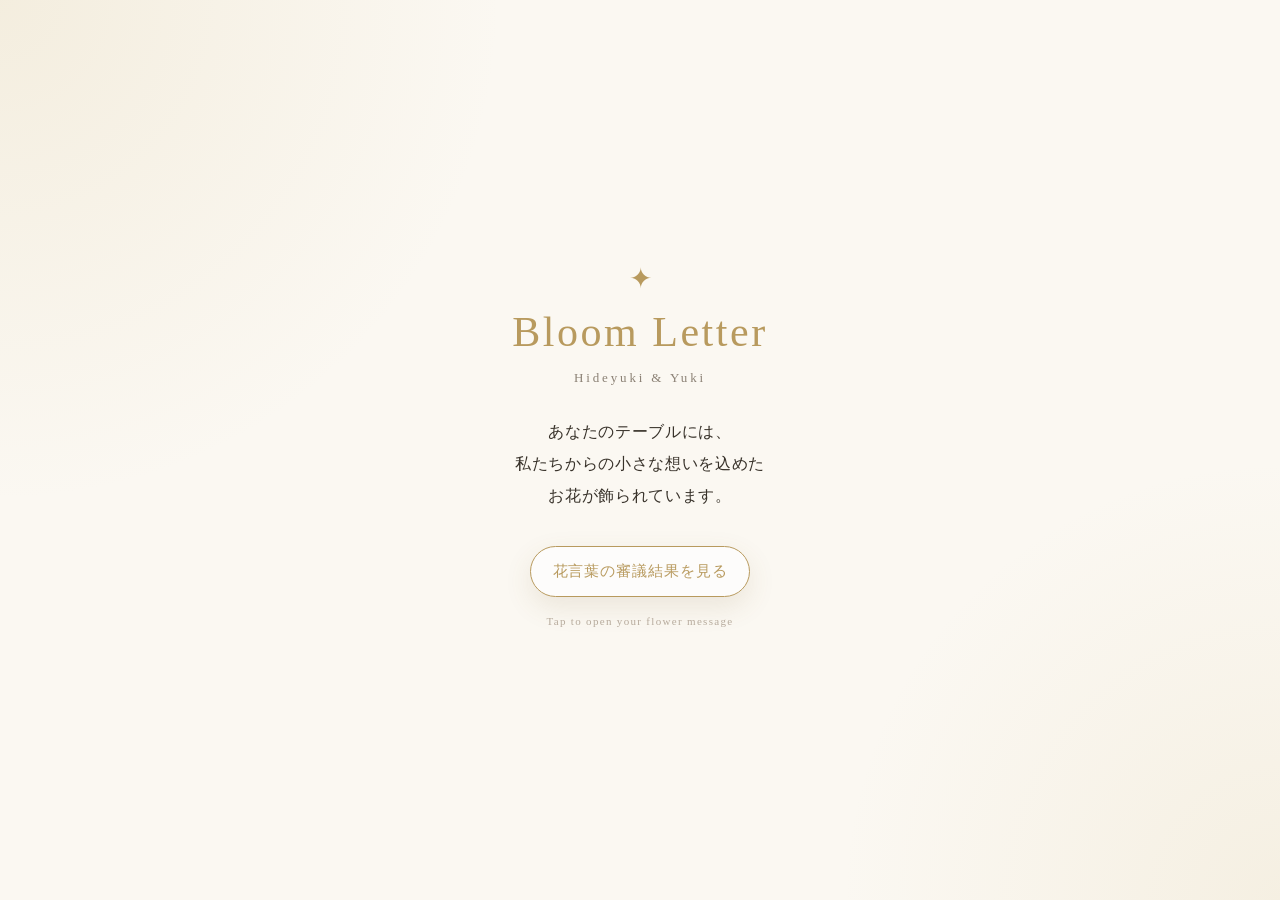
==== index.html @ 2de7aaa3 "Add files via upload" ====
<!DOCTYPE html>
<html lang="ja">
<head>
  <meta charset="UTF-8" />
  <meta name="viewport" content="width=device-width, initial-scale=1.0" />
  <title>Bloom Letter</title>
  <link rel="stylesheet" href="style.css" />
</head>
<body>
  <main class="page">
    <section id="intro" class="intro">
      <div class="ornament">✦</div>
      <h1>Bloom Letter</h1>
      <p class="names">Hideyuki &amp; Yuki</p>
      <p class="lead">
        あなたのテーブルには、<br>
        私たちからの小さな想いを込めた<br>
        お花が飾られています。
      </p>
      <button id="openBtn" class="button">花言葉の審議結果を見る</button>
      <p class="hint">Tap to open your flower message</p>
    </section>

    <section id="result" class="result hidden">
      <div class="card-wrap">
        <img id="flowerImage" class="flower-image" src="" alt="Bloom Letter 花言葉カード" />
      </div>
      <p class="thanks">ご覧いただきありがとうございました。</p>
    </section>
  </main>

  <script src="script.js"></script>
</body>
</html>
---- style.css ----
@charset "UTF-8";

:root {
  --bg: #fbf8f2;
  --gold: #b89a5e;
  --text: #38322a;
  --soft: #8b8175;
}

* { box-sizing: border-box; }

html, body {
  margin: 0;
  min-height: 100%;
  font-family: "Hiragino Mincho ProN", "Yu Mincho", "YuMincho", "Noto Serif JP", serif;
  background:
    radial-gradient(circle at top left, rgba(218, 200, 153, 0.22), transparent 32%),
    radial-gradient(circle at bottom right, rgba(218, 200, 153, 0.18), transparent 28%),
    var(--bg);
  color: var(--text);
}

.page {
  width: 100%;
  min-height: 100vh;
  padding: 28px 18px;
  display: flex;
  align-items: center;
  justify-content: center;
}

.intro, .result {
  width: min(92vw, 420px);
  text-align: center;
  animation: fadeUp 1.2s ease both;
}

.ornament {
  color: var(--gold);
  font-size: 28px;
  margin-bottom: 14px;
}

h1 {
  margin: 0;
  font-size: 42px;
  line-height: 1.1;
  letter-spacing: 0.06em;
  color: var(--gold);
  font-weight: 500;
}

.names {
  margin: 14px 0 30px;
  font-size: 13px;
  letter-spacing: 0.22em;
  color: var(--soft);
  font-family: Georgia, "Times New Roman", serif;
}

.lead {
  margin: 0 auto 34px;
  font-size: 16px;
  line-height: 2;
  letter-spacing: 0.04em;
}

.button {
  appearance: none;
  border: 1px solid var(--gold);
  background: rgba(255, 255, 255, 0.68);
  color: var(--gold);
  padding: 15px 22px;
  border-radius: 999px;
  font-size: 15px;
  letter-spacing: 0.06em;
  font-family: inherit;
  box-shadow: 0 10px 28px rgba(121, 97, 49, 0.12);
  cursor: pointer;
  transition: transform 0.18s ease, background 0.18s ease, box-shadow 0.18s ease;
}

.button:active {
  transform: scale(0.97);
  background: rgba(255, 255, 255, 0.92);
  box-shadow: 0 5px 16px rgba(121, 97, 49, 0.10);
}

.hint {
  margin-top: 18px;
  font-size: 11px;
  letter-spacing: 0.12em;
  color: #b6aa9c;
  font-family: Georgia, "Times New Roman", serif;
}

.hidden { display: none; }

.result.show {
  display: block;
  animation: fadeUp 1.1s ease both;
}

.card-wrap {
  width: 100%;
  padding: 10px;
  background: rgba(255, 255, 255, 0.56);
  border: 1px solid rgba(184, 154, 94, 0.28);
  border-radius: 24px;
  box-shadow: 0 16px 42px rgba(94, 73, 38, 0.13);
}

.flower-image {
  width: 100%;
  height: auto;
  display: block;
  border-radius: 18px;
}

.thanks {
  margin: 20px 0 0;
  color: var(--soft);
  font-size: 13px;
  letter-spacing: 0.08em;
}

.error {
  font-family: sans-serif;
  color: #8a2c2c;
  line-height: 1.8;
}

@keyframes fadeUp {
  from { opacity: 0; transform: translateY(18px); }
  to { opacity: 1; transform: translateY(0); }
}
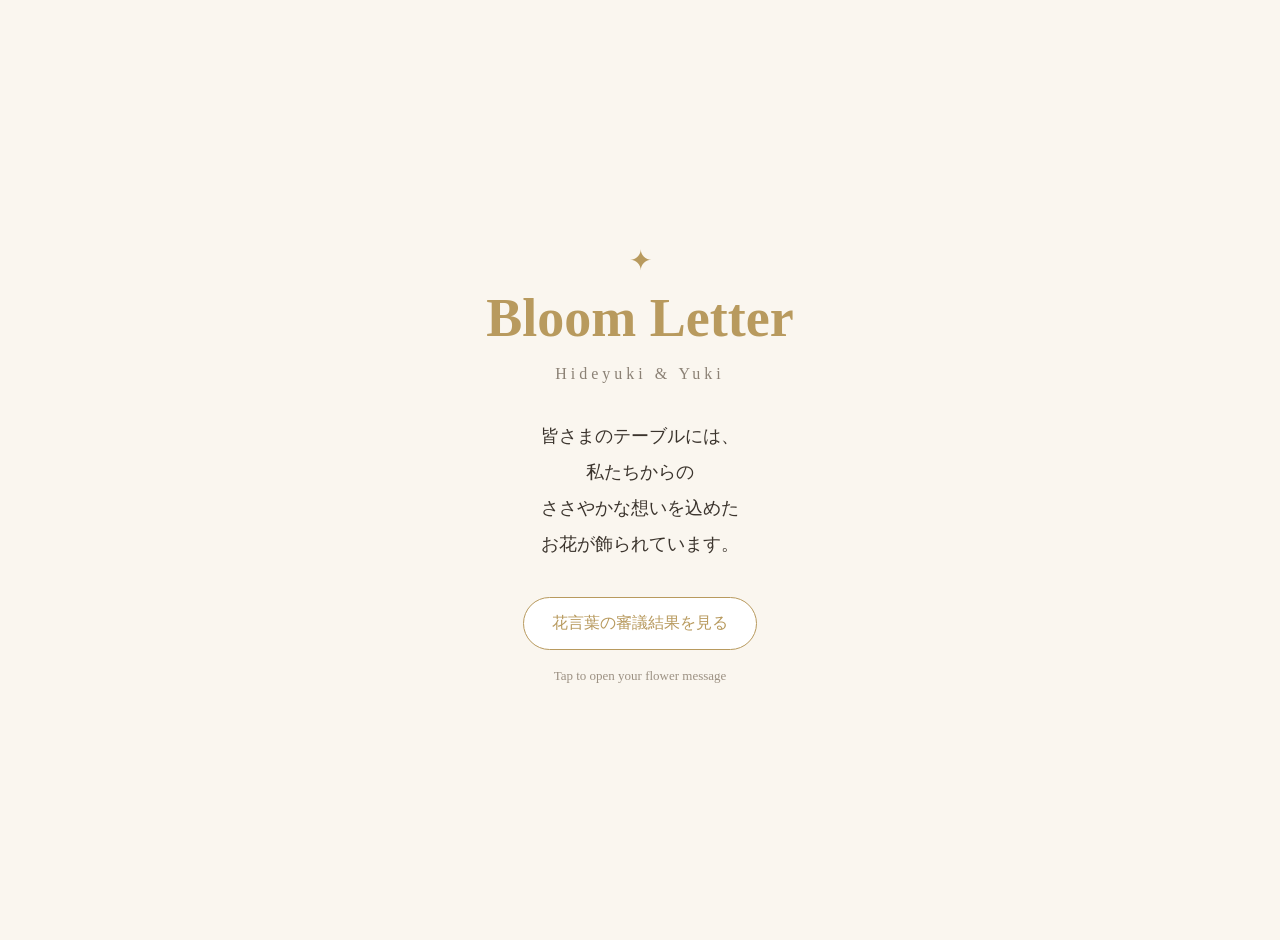
==== commit 00178264: "Add files via upload" ====
--- a/index.html
+++ b/index.html
@@ -1,34 +1,33 @@
 <!DOCTYPE html>
 <html lang="ja">
 <head>
-  <meta charset="UTF-8" />
-  <meta name="viewport" content="width=device-width, initial-scale=1.0" />
-  <title>Bloom Letter</title>
-  <link rel="stylesheet" href="style.css" />
+<meta charset="UTF-8">
+<meta name="viewport" content="width=device-width,initial-scale=1">
+<title>Bloom Letter</title>
+<link rel="stylesheet" href="style.css">
 </head>
 <body>
-  <main class="page">
-    <section id="intro" class="intro">
-      <div class="ornament">✦</div>
-      <h1>Bloom Letter</h1>
-      <p class="names">Hideyuki &amp; Yuki</p>
-      <p class="lead">
-        あなたのテーブルには、<br>
-        私たちからの小さな想いを込めた<br>
-        お花が飾られています。
-      </p>
-      <button id="openBtn" class="button">花言葉の審議結果を見る</button>
-      <p class="hint">Tap to open your flower message</p>
-    </section>
+<div class="page">
+<div id="intro" class="intro">
+<div class="mark">✦</div>
+<h1>Bloom Letter</h1>
+<p class="names">Hideyuki &amp; Yuki</p>
+<p class="lead">
+皆さまのテーブルには、<br>
+私たちからの<br>
+ささやかな想いを込めた<br>
+お花が飾られています。
+</p>
+<button id="openBtn">花言葉の審議結果を見る</button>
+<div id="petals"></div>
+<p class="hint">Tap to open your flower message</p>
+</div>
 
-    <section id="result" class="result hidden">
-      <div class="card-wrap">
-        <img id="flowerImage" class="flower-image" src="" alt="Bloom Letter 花言葉カード" />
-      </div>
-      <p class="thanks">ご覧いただきありがとうございました。</p>
-    </section>
-  </main>
-
-  <script src="script.js"></script>
+<div id="result" class="hidden">
+<img id="flowerImage">
+<p class="thanks">ご覧いただきありがとうございました。</p>
+</div>
+</div>
+<script src="script.js"></script>
 </body>
-</html>
+</html>
--- a/style.css
+++ b/style.css
@@ -1,136 +1,16 @@
-@charset "UTF-8";
-
-:root {
-  --bg: #fbf8f2;
-  --gold: #b89a5e;
-  --text: #38322a;
-  --soft: #8b8175;
-}
-
-* { box-sizing: border-box; }
-
-html, body {
-  margin: 0;
-  min-height: 100%;
-  font-family: "Hiragino Mincho ProN", "Yu Mincho", "YuMincho", "Noto Serif JP", serif;
-  background:
-    radial-gradient(circle at top left, rgba(218, 200, 153, 0.22), transparent 32%),
-    radial-gradient(circle at bottom right, rgba(218, 200, 153, 0.18), transparent 28%),
-    var(--bg);
-  color: var(--text);
-}
-
-.page {
-  width: 100%;
-  min-height: 100vh;
-  padding: 28px 18px;
-  display: flex;
-  align-items: center;
-  justify-content: center;
-}
-
-.intro, .result {
-  width: min(92vw, 420px);
-  text-align: center;
-  animation: fadeUp 1.2s ease both;
-}
-
-.ornament {
-  color: var(--gold);
-  font-size: 28px;
-  margin-bottom: 14px;
-}
-
-h1 {
-  margin: 0;
-  font-size: 42px;
-  line-height: 1.1;
-  letter-spacing: 0.06em;
-  color: var(--gold);
-  font-weight: 500;
-}
-
-.names {
-  margin: 14px 0 30px;
-  font-size: 13px;
-  letter-spacing: 0.22em;
-  color: var(--soft);
-  font-family: Georgia, "Times New Roman", serif;
-}
-
-.lead {
-  margin: 0 auto 34px;
-  font-size: 16px;
-  line-height: 2;
-  letter-spacing: 0.04em;
-}
-
-.button {
-  appearance: none;
-  border: 1px solid var(--gold);
-  background: rgba(255, 255, 255, 0.68);
-  color: var(--gold);
-  padding: 15px 22px;
-  border-radius: 999px;
-  font-size: 15px;
-  letter-spacing: 0.06em;
-  font-family: inherit;
-  box-shadow: 0 10px 28px rgba(121, 97, 49, 0.12);
-  cursor: pointer;
-  transition: transform 0.18s ease, background 0.18s ease, box-shadow 0.18s ease;
-}
-
-.button:active {
-  transform: scale(0.97);
-  background: rgba(255, 255, 255, 0.92);
-  box-shadow: 0 5px 16px rgba(121, 97, 49, 0.10);
-}
-
-.hint {
-  margin-top: 18px;
-  font-size: 11px;
-  letter-spacing: 0.12em;
-  color: #b6aa9c;
-  font-family: Georgia, "Times New Roman", serif;
-}
-
-.hidden { display: none; }
-
-.result.show {
-  display: block;
-  animation: fadeUp 1.1s ease both;
-}
-
-.card-wrap {
-  width: 100%;
-  padding: 10px;
-  background: rgba(255, 255, 255, 0.56);
-  border: 1px solid rgba(184, 154, 94, 0.28);
-  border-radius: 24px;
-  box-shadow: 0 16px 42px rgba(94, 73, 38, 0.13);
-}
-
-.flower-image {
-  width: 100%;
-  height: auto;
-  display: block;
-  border-radius: 18px;
-}
-
-.thanks {
-  margin: 20px 0 0;
-  color: var(--soft);
-  font-size: 13px;
-  letter-spacing: 0.08em;
-}
-
-.error {
-  font-family: sans-serif;
-  color: #8a2c2c;
-  line-height: 1.8;
-}
-
-@keyframes fadeUp {
-  from { opacity: 0; transform: translateY(18px); }
-  to { opacity: 1; transform: translateY(0); }
-}
+body{margin:0;font-family:'Yu Mincho',serif;background:#faf6ef;color:#3b342d}
+.page{min-height:100vh;display:flex;justify-content:center;align-items:center;padding:20px}
+.intro,#result{max-width:420px;width:100%;text-align:center;animation:fade .9s}
+.mark{font-size:28px;color:#b89a5e}
+h1{font-size:54px;color:#b89a5e;margin:10px 0}
+.names{letter-spacing:4px;color:#8b8175}
+.lead{line-height:2;font-size:18px;margin:35px 0}
+button{padding:15px 28px;border-radius:40px;border:1px solid #b89a5e;background:white;color:#b89a5e;font-size:16px;cursor:pointer}
+.hint,.thanks{color:#9c9183;font-size:13px;margin-top:18px}
+.hidden{display:none}
+#result img{width:100%;border-radius:20px;box-shadow:0 15px 40px rgba(0,0,0,.15);animation:card 1s}
+#petals{position:fixed;inset:0;pointer-events:none}
+.petal{position:absolute;top:-20px;animation:fall 1.8s linear forwards;color:#e6b8c7}
+@keyframes fall{to{transform:translateY(110vh) rotate(180deg);opacity:0}}
+@keyframes card{from{opacity:0;transform:scale(.95) translateY(20px)}to{opacity:1;transform:scale(1)}}
+@keyframes fade{from{opacity:0;transform:translateY(15px)}to{opacity:1;transform:none}}
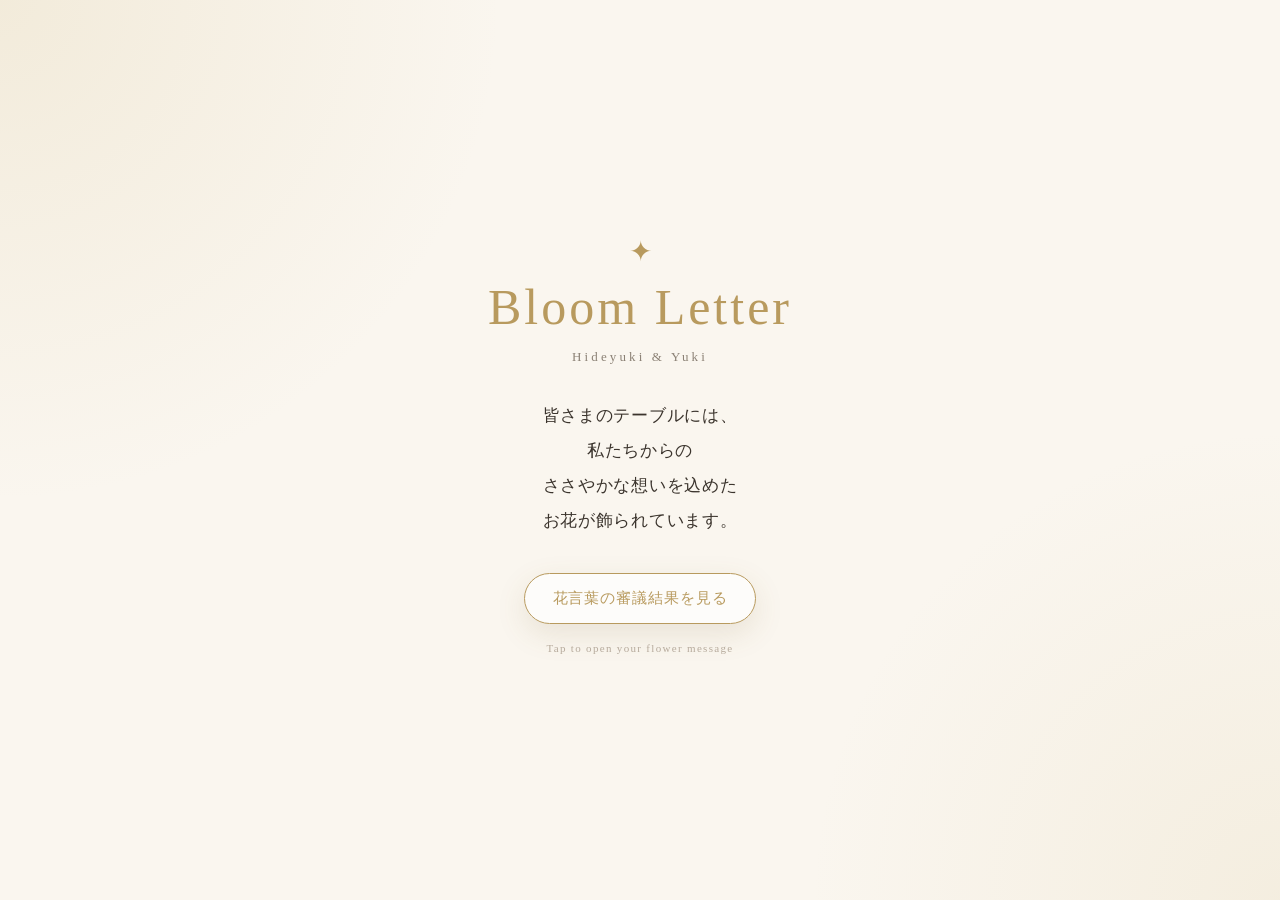
==== commit cd0d2c4d: "Add files via upload" ====
--- a/index.html
+++ b/index.html
@@ -1,33 +1,38 @@
 <!DOCTYPE html>
 <html lang="ja">
 <head>
-<meta charset="UTF-8">
-<meta name="viewport" content="width=device-width,initial-scale=1">
-<title>Bloom Letter</title>
-<link rel="stylesheet" href="style.css">
+  <meta charset="UTF-8">
+  <meta name="viewport" content="width=device-width, initial-scale=1">
+  <title>Bloom Letter</title>
+  <link rel="stylesheet" href="style.css">
 </head>
 <body>
-<div class="page">
-<div id="intro" class="intro">
-<div class="mark">✦</div>
-<h1>Bloom Letter</h1>
-<p class="names">Hideyuki &amp; Yuki</p>
-<p class="lead">
-皆さまのテーブルには、<br>
-私たちからの<br>
-ささやかな想いを込めた<br>
-お花が飾られています。
-</p>
-<button id="openBtn">花言葉の審議結果を見る</button>
-<div id="petals"></div>
-<p class="hint">Tap to open your flower message</p>
-</div>
+  <main class="page">
+    <section id="intro" class="intro">
+      <div class="mark">✦</div>
+      <h1>Bloom Letter</h1>
+      <p class="names">Hideyuki &amp; Yuki</p>
 
-<div id="result" class="hidden">
-<img id="flowerImage">
-<p class="thanks">ご覧いただきありがとうございました。</p>
-</div>
-</div>
-<script src="script.js"></script>
+      <p class="lead">
+        皆さまのテーブルには、<br>
+        私たちからの<br>
+        ささやかな想いを込めた<br>
+        お花が飾られています。
+      </p>
+
+      <button id="openBtn" class="button">花言葉の審議結果を見る</button>
+      <div id="petals"></div>
+      <p class="hint">Tap to open your flower message</p>
+    </section>
+
+    <section id="result" class="result hidden">
+      <div class="card-wrap">
+        <img id="flowerImage" class="flower-image" src="" alt="Bloom Letter 花言葉カード">
+      </div>
+      <p class="thanks">ご覧いただきありがとうございました。</p>
+    </section>
+  </main>
+
+  <script src="script.js"></script>
 </body>
-</html>+</html>
--- a/style.css
+++ b/style.css
@@ -1,16 +1,183 @@
-body{margin:0;font-family:'Yu Mincho',serif;background:#faf6ef;color:#3b342d}
-.page{min-height:100vh;display:flex;justify-content:center;align-items:center;padding:20px}
-.intro,#result{max-width:420px;width:100%;text-align:center;animation:fade .9s}
-.mark{font-size:28px;color:#b89a5e}
-h1{font-size:54px;color:#b89a5e;margin:10px 0}
-.names{letter-spacing:4px;color:#8b8175}
-.lead{line-height:2;font-size:18px;margin:35px 0}
-button{padding:15px 28px;border-radius:40px;border:1px solid #b89a5e;background:white;color:#b89a5e;font-size:16px;cursor:pointer}
-.hint,.thanks{color:#9c9183;font-size:13px;margin-top:18px}
-.hidden{display:none}
-#result img{width:100%;border-radius:20px;box-shadow:0 15px 40px rgba(0,0,0,.15);animation:card 1s}
-#petals{position:fixed;inset:0;pointer-events:none}
-.petal{position:absolute;top:-20px;animation:fall 1.8s linear forwards;color:#e6b8c7}
-@keyframes fall{to{transform:translateY(110vh) rotate(180deg);opacity:0}}
-@keyframes card{from{opacity:0;transform:scale(.95) translateY(20px)}to{opacity:1;transform:scale(1)}}
-@keyframes fade{from{opacity:0;transform:translateY(15px)}to{opacity:1;transform:none}}+@charset "UTF-8";
+
+:root {
+  --bg: #faf6ef;
+  --gold: #b89a5e;
+  --text: #3b342d;
+  --soft: #8b8175;
+  --petal: #e6b8c7;
+}
+
+* {
+  box-sizing: border-box;
+}
+
+html,
+body {
+  margin: 0;
+  min-height: 100%;
+  font-family: "Hiragino Mincho ProN", "Yu Mincho", "YuMincho", "Noto Serif JP", serif;
+  background:
+    radial-gradient(circle at top left, rgba(218, 200, 153, 0.24), transparent 32%),
+    radial-gradient(circle at bottom right, rgba(218, 200, 153, 0.18), transparent 30%),
+    var(--bg);
+  color: var(--text);
+}
+
+.page {
+  min-height: 100vh;
+  padding: 28px 18px;
+  display: flex;
+  align-items: center;
+  justify-content: center;
+}
+
+.intro,
+.result {
+  width: min(92vw, 430px);
+  text-align: center;
+  animation: fadeUp 1.1s ease both;
+}
+
+.mark {
+  font-size: 28px;
+  color: var(--gold);
+  margin-bottom: 12px;
+}
+
+h1 {
+  margin: 0;
+  font-size: 50px;
+  line-height: 1.1;
+  letter-spacing: 0.06em;
+  color: var(--gold);
+  font-weight: 500;
+  font-family: Georgia, "Times New Roman", "Yu Mincho", serif;
+}
+
+.names {
+  margin: 14px 0 34px;
+  font-size: 13px;
+  letter-spacing: 0.24em;
+  color: var(--soft);
+  font-family: Georgia, "Times New Roman", serif;
+}
+
+.lead {
+  margin: 0 auto 34px;
+  font-size: 17px;
+  line-height: 2.05;
+  letter-spacing: 0.04em;
+}
+
+.button {
+  appearance: none;
+  border: 1px solid var(--gold);
+  background: rgba(255, 255, 255, 0.72);
+  color: var(--gold);
+  padding: 15px 28px;
+  border-radius: 999px;
+  font-size: 15px;
+  letter-spacing: 0.06em;
+  font-family: inherit;
+  box-shadow: 0 10px 30px rgba(121, 97, 49, 0.13);
+  cursor: pointer;
+  transition: transform 0.18s ease, background 0.18s ease, box-shadow 0.18s ease;
+}
+
+.button:active {
+  transform: scale(0.97);
+  background: rgba(255, 255, 255, 0.94);
+  box-shadow: 0 5px 16px rgba(121, 97, 49, 0.10);
+}
+
+.hint {
+  margin-top: 18px;
+  font-size: 11px;
+  letter-spacing: 0.12em;
+  color: #b6aa9c;
+  font-family: Georgia, "Times New Roman", serif;
+}
+
+.hidden {
+  display: none;
+}
+
+.result {
+  animation: fadeUp 1.1s ease both;
+}
+
+.card-wrap {
+  width: 100%;
+  padding: 10px;
+  background: rgba(255, 255, 255, 0.58);
+  border: 1px solid rgba(184, 154, 94, 0.30);
+  border-radius: 24px;
+  box-shadow: 0 16px 42px rgba(94, 73, 38, 0.13);
+  animation: cardBloom 1.05s ease both;
+}
+
+.flower-image {
+  width: 100%;
+  height: auto;
+  display: block;
+  border-radius: 18px;
+}
+
+.thanks {
+  margin: 20px 0 0;
+  color: var(--soft);
+  font-size: 13px;
+  letter-spacing: 0.08em;
+}
+
+#petals {
+  position: fixed;
+  inset: 0;
+  pointer-events: none;
+  overflow: hidden;
+  z-index: 10;
+}
+
+.petal {
+  position: absolute;
+  top: -24px;
+  color: var(--petal);
+  animation: fall 1.8s ease-in forwards;
+}
+
+@keyframes fadeUp {
+  from {
+    opacity: 0;
+    transform: translateY(18px);
+  }
+  to {
+    opacity: 1;
+    transform: translateY(0);
+  }
+}
+
+@keyframes cardBloom {
+  from {
+    opacity: 0;
+    transform: translateY(22px) scale(0.96);
+  }
+  to {
+    opacity: 1;
+    transform: translateY(0) scale(1);
+  }
+}
+
+@keyframes fall {
+  0% {
+    opacity: 0;
+    transform: translateY(0) rotate(0deg);
+  }
+  20% {
+    opacity: 1;
+  }
+  100% {
+    opacity: 0;
+    transform: translateY(110vh) rotate(220deg);
+  }
+}
